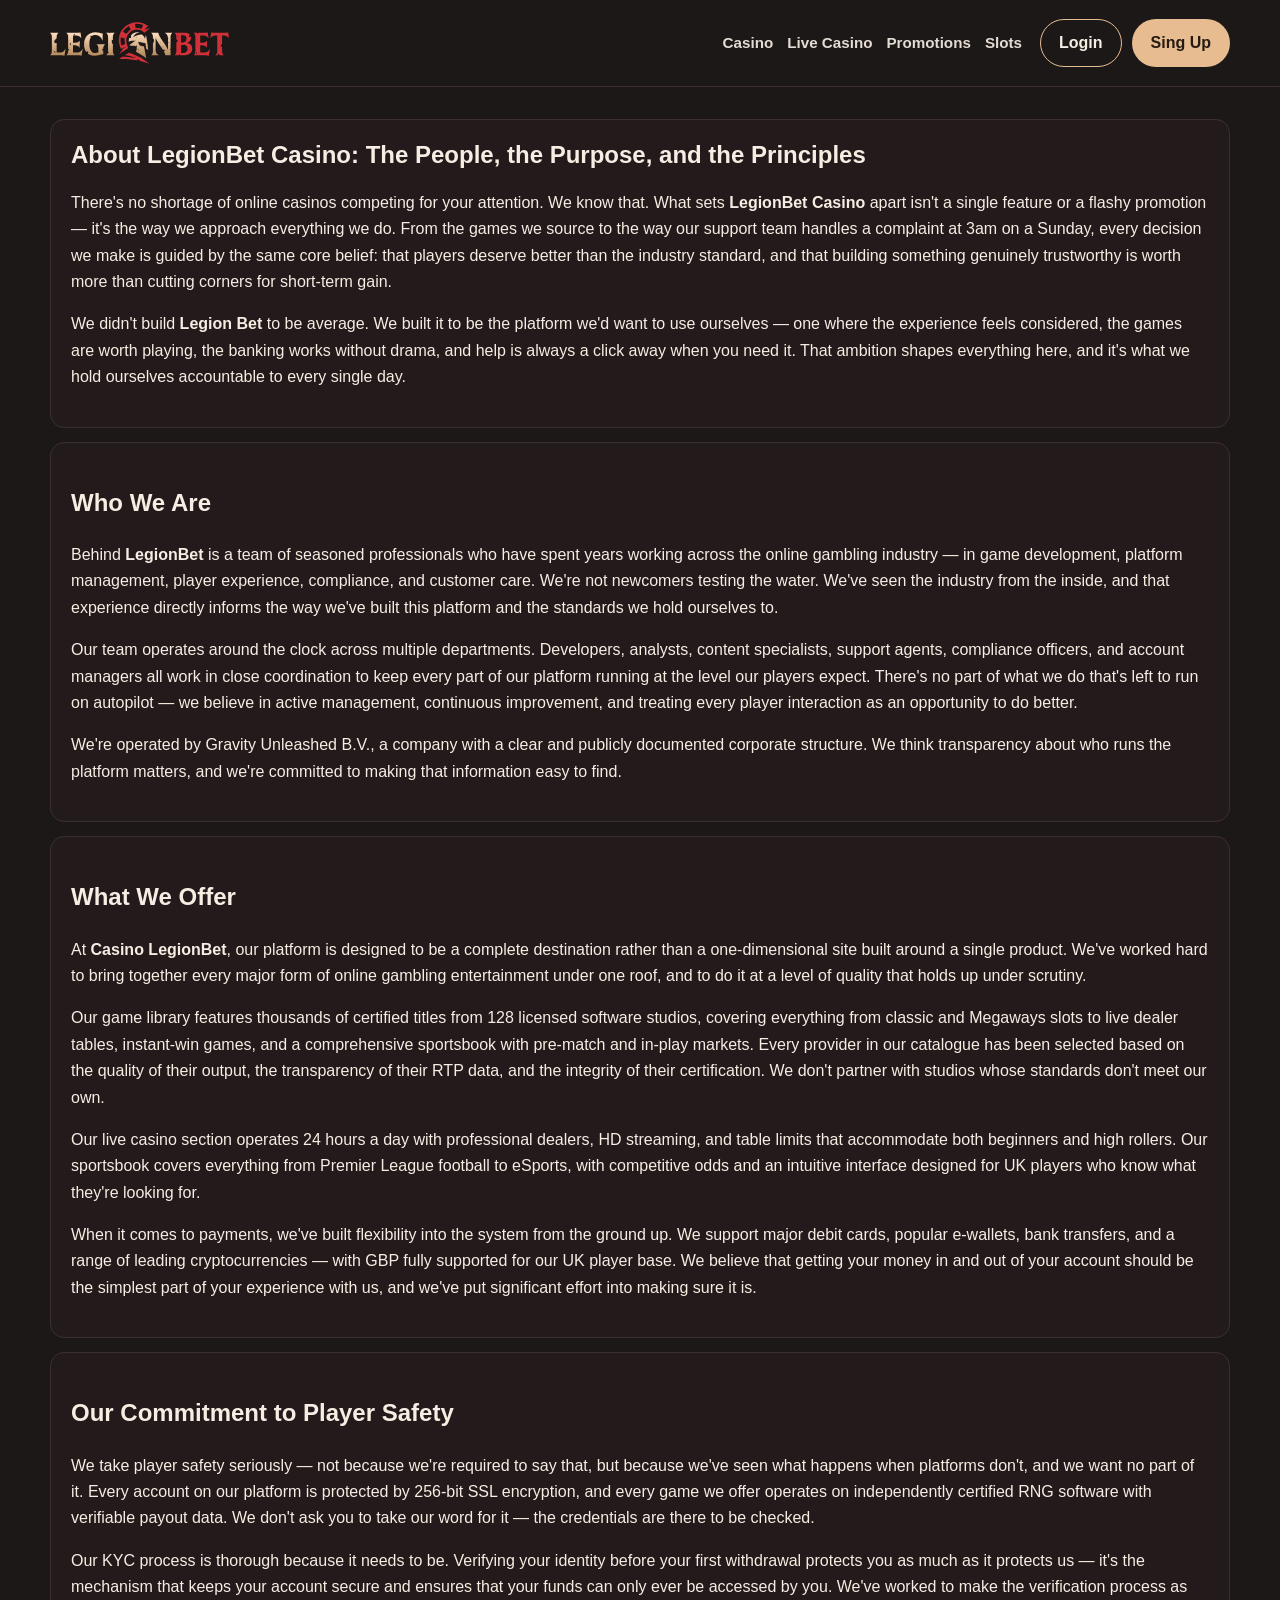
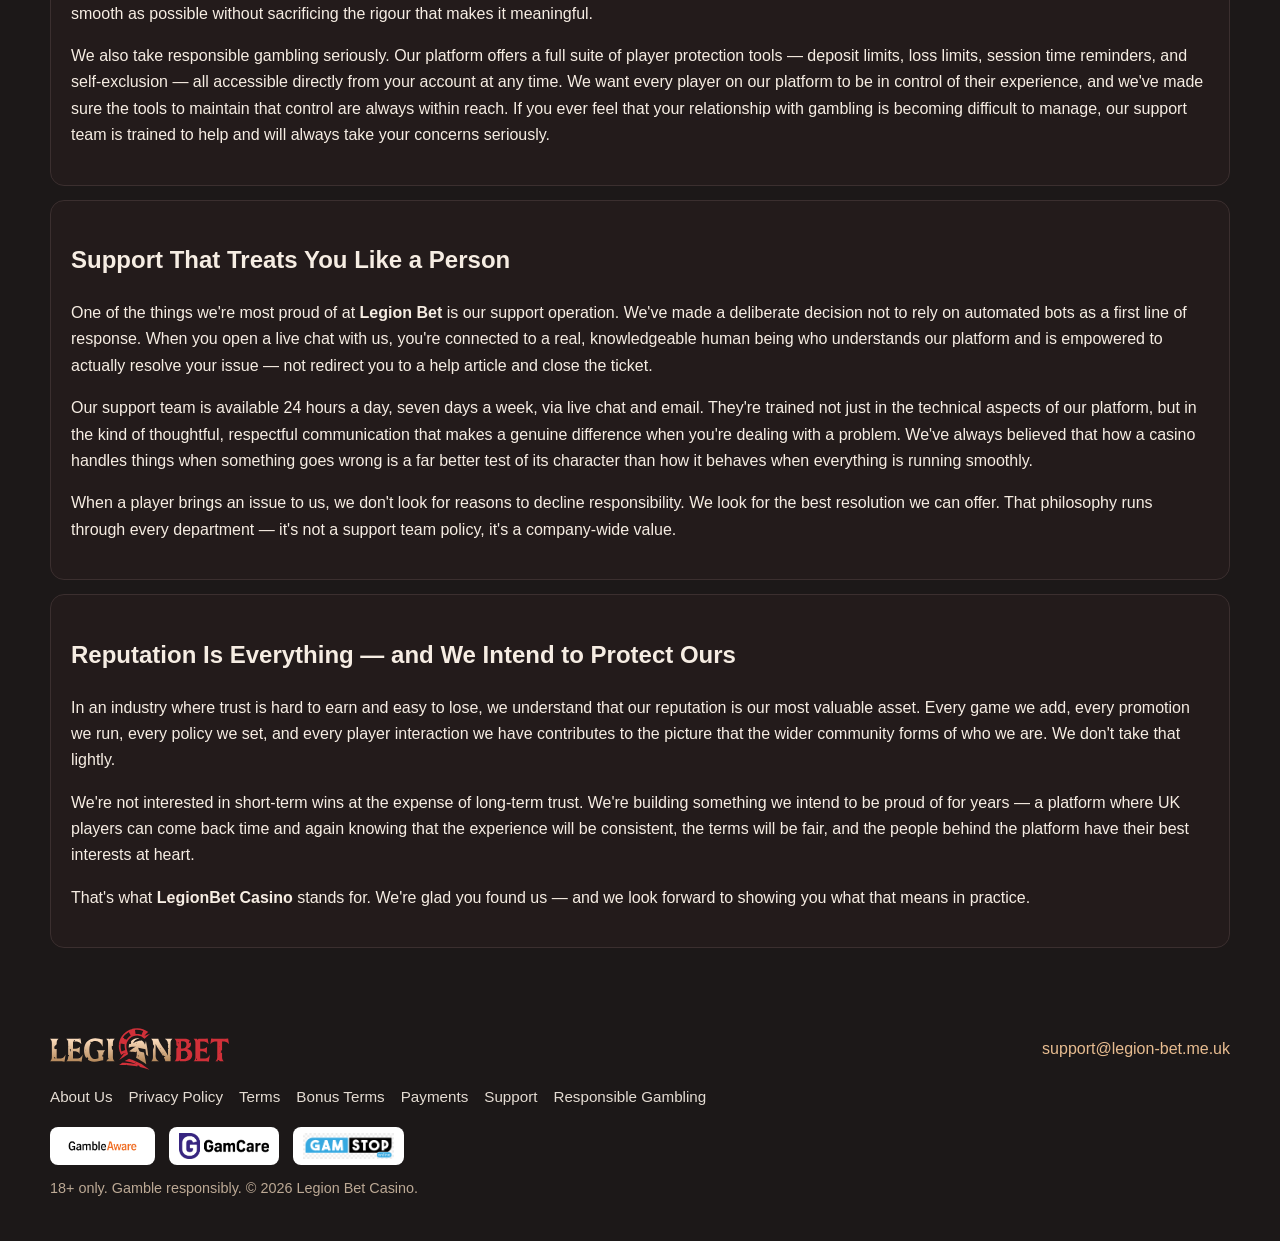
==== about-us/index.html @ fded259d "Add files via upload" ====
<!doctype html>
<html lang="en-GB">
  <head>
    <meta charset="UTF-8" />
    <meta name="viewport" content="width=device-width, initial-scale=1.0" />
    <title>About Us | LegionBet Casino – Who We Are and What We Stand For</title>
    <meta name="description" content="Learn about the team and values behind LegionBet Casino. We're committed to delivering a safe, fair, and world-class gaming experience for UK players. Discover our story." />
    <link rel="icon" type="image/jpeg" href="../favicon (7).jpg" />
    <link rel="stylesheet" href="../styles.css" />
  </head>
  <body>
    <header class="site-header">
      <div class="header-inner">
        <a class="brand" href="../index.html" aria-label="Legion Bet Home">
          <img src="../legionbet.svg" alt="Legion Bet Casino" />
        </a>
        <div class="nav-row">
          <nav class="top-nav" aria-label="Primary">
            <a href="../index.html#casino">Casino</a>
            <a href="../index.html#live-casino">Live Casino</a>
            <a href="../index.html#promotions">Promotions</a>
            <a href="../index.html#slots">Slots</a>
          </nav>
          <div class="auth-buttons">
            <a class="btn btn-login" href="#">Login</a>
            <a class="btn btn-sign" href="#">Sing Up</a>
          </div>
        </div>
      </div>
    </header>

    <div class="page-main">
      <div class="container">
<main class="about-us">

  <section class="about-intro">
    <h1>About LegionBet Casino: The People, the Purpose, and the Principles</h1>
    <p>
      There's no shortage of online casinos competing for your attention. We know that. What sets <strong>LegionBet Casino</strong> apart isn't a single feature or a flashy promotion — it's the way we approach everything we do. From the games we source to the way our support team handles a complaint at 3am on a Sunday, every decision we make is guided by the same core belief: that players deserve better than the industry standard, and that building something genuinely trustworthy is worth more than cutting corners for short-term gain.
    </p>
    <p>
      We didn't build <strong>Legion Bet</strong> to be average. We built it to be the platform we'd want to use ourselves — one where the experience feels considered, the games are worth playing, the banking works without drama, and help is always a click away when you need it. That ambition shapes everything here, and it's what we hold ourselves accountable to every single day.
    </p>
  </section>

  <section class="about-who-we-are">
    <h2>Who We Are</h2>
    <p>
      Behind <strong>LegionBet</strong> is a team of seasoned professionals who have spent years working across the online gambling industry — in game development, platform management, player experience, compliance, and customer care. We're not newcomers testing the water. We've seen the industry from the inside, and that experience directly informs the way we've built this platform and the standards we hold ourselves to.
    </p>
    <p>
      Our team operates around the clock across multiple departments. Developers, analysts, content specialists, support agents, compliance officers, and account managers all work in close coordination to keep every part of our platform running at the level our players expect. There's no part of what we do that's left to run on autopilot — we believe in active management, continuous improvement, and treating every player interaction as an opportunity to do better.
    </p>
    <p>
      We're operated by Gravity Unleashed B.V., a company with a clear and publicly documented corporate structure. We think transparency about who runs the platform matters, and we're committed to making that information easy to find.
    </p>
  </section>

  <section class="about-what-we-offer">
    <h2>What We Offer</h2>
    <p>
      At <strong>Casino LegionBet</strong>, our platform is designed to be a complete destination rather than a one-dimensional site built around a single product. We've worked hard to bring together every major form of online gambling entertainment under one roof, and to do it at a level of quality that holds up under scrutiny.
    </p>
    <p>
      Our game library features thousands of certified titles from 128 licensed software studios, covering everything from classic and Megaways slots to live dealer tables, instant-win games, and a comprehensive sportsbook with pre-match and in-play markets. Every provider in our catalogue has been selected based on the quality of their output, the transparency of their RTP data, and the integrity of their certification. We don't partner with studios whose standards don't meet our own.
    </p>
    <p>
      Our live casino section operates 24 hours a day with professional dealers, HD streaming, and table limits that accommodate both beginners and high rollers. Our sportsbook covers everything from Premier League football to eSports, with competitive odds and an intuitive interface designed for UK players who know what they're looking for.
    </p>
    <p>
      When it comes to payments, we've built flexibility into the system from the ground up. We support major debit cards, popular e-wallets, bank transfers, and a range of leading cryptocurrencies — with GBP fully supported for our UK player base. We believe that getting your money in and out of your account should be the simplest part of your experience with us, and we've put significant effort into making sure it is.
    </p>
  </section>

  <section class="about-player-safety">
    <h2>Our Commitment to Player Safety</h2>
    <p>
      We take player safety seriously — not because we're required to say that, but because we've seen what happens when platforms don't, and we want no part of it. Every account on our platform is protected by 256-bit SSL encryption, and every game we offer operates on independently certified RNG software with verifiable payout data. We don't ask you to take our word for it — the credentials are there to be checked.
    </p>
    <p>
      Our KYC process is thorough because it needs to be. Verifying your identity before your first withdrawal protects you as much as it protects us — it's the mechanism that keeps your account secure and ensures that your funds can only ever be accessed by you. We've worked to make the verification process as smooth as possible without sacrificing the rigour that makes it meaningful.
    </p>
    <p>
      We also take responsible gambling seriously. Our platform offers a full suite of player protection tools — deposit limits, loss limits, session time reminders, and self-exclusion — all accessible directly from your account at any time. We want every player on our platform to be in control of their experience, and we've made sure the tools to maintain that control are always within reach. If you ever feel that your relationship with gambling is becoming difficult to manage, our support team is trained to help and will always take your concerns seriously.
    </p>
  </section>

  <section class="about-support">
    <h2>Support That Treats You Like a Person</h2>
    <p>
      One of the things we're most proud of at <strong>Legion Bet</strong> is our support operation. We've made a deliberate decision not to rely on automated bots as a first line of response. When you open a live chat with us, you're connected to a real, knowledgeable human being who understands our platform and is empowered to actually resolve your issue — not redirect you to a help article and close the ticket.
    </p>
    <p>
      Our support team is available 24 hours a day, seven days a week, via live chat and email. They're trained not just in the technical aspects of our platform, but in the kind of thoughtful, respectful communication that makes a genuine difference when you're dealing with a problem. We've always believed that how a casino handles things when something goes wrong is a far better test of its character than how it behaves when everything is running smoothly.
    </p>
    <p>
      When a player brings an issue to us, we don't look for reasons to decline responsibility. We look for the best resolution we can offer. That philosophy runs through every department — it's not a support team policy, it's a company-wide value.
    </p>
  </section>

  <section class="about-reputation">
    <h2>Reputation Is Everything — and We Intend to Protect Ours</h2>
    <p>
      In an industry where trust is hard to earn and easy to lose, we understand that our reputation is our most valuable asset. Every game we add, every promotion we run, every policy we set, and every player interaction we have contributes to the picture that the wider community forms of who we are. We don't take that lightly.
    </p>
    <p>
      We're not interested in short-term wins at the expense of long-term trust. We're building something we intend to be proud of for years — a platform where UK players can come back time and again knowing that the experience will be consistent, the terms will be fair, and the people behind the platform have their best interests at heart.
    </p>
    <p>
      That's what <strong>LegionBet Casino</strong> stands for. We're glad you found us — and we look forward to showing you what that means in practice.
    </p>
  </section>

</main>
      </div>
    </div>

    <footer class="site-footer">
      <div class="footer-inner">
        <div class="footer-top">
          <a class="brand" href="../index.html" aria-label="Legion Bet Home">
            <img src="../legionbet.svg" alt="Legion Bet Casino" />
          </a>
          <a href="mailto:support@legion-bet.me.uk">support@legion-bet.me.uk</a>
        </div>

        <nav class="footer-links" aria-label="Footer">
          <a href="../about-us/">About Us</a>
          <a href="../privacy-policy/">Privacy Policy</a>
          <a href="../terms/">Terms</a>
          <a href="../bonus-terms/">Bonus Terms</a>
          <a href="../payments/">Payments</a>
          <a href="../support/">Support</a>
          <a href="../responsible-gambling/">Responsible Gambling</a>
        </nav>

        <div class="badge-grid" aria-label="Trust badges">
          <img src="../trust bages/gambleaware.png" alt="BeGambleAware" />
          <img src="../trust bages/gamcare.png" alt="GamCare" />
          <img src="../trust bages/gam stop.png" alt="GamStop" />
        </div>

        <p class="footer-note">18+ only. Gamble responsibly. © <span id="year"></span> Legion Bet Casino.</p>
      </div>
    </footer>

    <script src="../script.js"></script>
  </body>
</html>
---- styles.css ----
:root {
  --bg-frame: #1c1818;
  --bg-main: #120f0f;
  --card: #231b1b;
  --text: #f6ede3;
  --muted: #c9b8a5;
  --accent: #e7bc90;
  --accent-dark: #c4976b;
  --border: #3b2f2f;
  --max: 1180px;
}

* {
  box-sizing: border-box;
}

html,
body {
  margin: 0;
  padding: 0;
}

body {
  font-family: "Trebuchet MS", "Segoe UI", sans-serif;
  color: var(--text);
  background: var(--bg-frame);
  line-height: 1.65;
}

a {
  color: var(--accent);
  text-decoration: none;
}

a:hover {
  color: #ffd3a8;
}

.site-header,
.site-footer {
  background: var(--bg-frame);
}

.header-inner,
.footer-inner {
  width: min(var(--max), calc(100% - 32px));
  margin: 0 auto;
}

.site-header {
  position: sticky;
  top: 0;
  z-index: 20;
  border-bottom: 1px solid var(--border);
}

.header-inner {
  min-height: 86px;
  display: flex;
  align-items: center;
  justify-content: space-between;
  gap: 14px;
}

.brand {
  display: inline-flex;
  align-items: center;
}

.brand img {
  display: block;
  height: 42px;
  width: auto;
}

.nav-row {
  display: flex;
  align-items: center;
  gap: 18px;
  flex-wrap: wrap;
  justify-content: flex-end;
}

.top-nav {
  display: flex;
  gap: 14px;
  flex-wrap: wrap;
}

.top-nav a {
  color: var(--text);
  font-weight: 600;
  font-size: 0.95rem;
  opacity: 0.92;
}

.top-nav a:hover {
  opacity: 1;
  color: var(--accent);
}

.auth-buttons {
  display: flex;
  gap: 10px;
}

.btn {
  display: inline-flex;
  align-items: center;
  justify-content: center;
  border-radius: 999px;
  padding: 10px 18px;
  border: 1px solid transparent;
  font-weight: 700;
  cursor: pointer;
  transition: transform 0.2s ease, box-shadow 0.2s ease, background-color 0.2s ease;
}

.btn:hover {
  transform: translateY(-1px);
}

.btn-login {
  background: #1c1818;
  color: var(--text);
  border-color: var(--accent);
}

.btn-sign {
  background: #e7bc90;
  color: #261a12;
}

main {
  background: var(--bg-main);
}

.container {
  width: min(var(--max), calc(100% - 32px));
  margin: 0 auto;
}

.hero {
  padding: 52px 0 30px;
}

.hero h1 {
  margin: 0 0 16px;
  font-size: clamp(2rem, 4.3vw, 3.5rem);
  line-height: 1.15;
}

.hero-banner {
  margin: 0;
  border-radius: 18px;
  overflow: hidden;
  border: 1px solid var(--border);
  box-shadow: 0 18px 40px rgba(0, 0, 0, 0.36);
}

.hero-banner img {
  display: block;
  width: 100%;
  height: auto;
}

.hero-cta {
  margin-top: 24px;
}

.pulse-btn {
  background: linear-gradient(120deg, #e7bc90 0%, #ffd8ad 100%);
  color: #2e1f14;
  font-size: 1.05rem;
  padding: 14px 26px;
  border: none;
  box-shadow: 0 0 0 rgba(231, 188, 144, 0.65);
  animation: pulseGlow 1.6s infinite;
}

@keyframes pulseGlow {
  0% {
    transform: scale(1);
    box-shadow: 0 0 0 0 rgba(231, 188, 144, 0.64), 0 0 18px rgba(231, 188, 144, 0.28);
  }
  70% {
    transform: scale(1.04);
    box-shadow: 0 0 0 18px rgba(231, 188, 144, 0), 0 0 32px rgba(231, 188, 144, 0.5);
  }
  100% {
    transform: scale(1);
    box-shadow: 0 0 0 0 rgba(231, 188, 144, 0), 0 0 20px rgba(231, 188, 144, 0.28);
  }
}

.section {
  padding: 30px 0;
}

.section h2 {
  margin: 0 0 12px;
  font-size: clamp(1.5rem, 2.8vw, 2.2rem);
}

.section h3 {
  margin: 14px 0 8px;
}

.section p,
.section li,
.section td,
.section th {
  color: var(--muted);
}

.content-grid {
  display: grid;
  grid-template-columns: 1.1fr 0.9fr;
  gap: 22px;
  align-items: center;
  margin: 18px 0;
  background: var(--card);
  border: 1px solid var(--border);
  border-radius: 16px;
  padding: 18px;
}

.content-grid:nth-child(even) {
  grid-template-columns: 0.9fr 1.1fr;
}

.content-grid img {
  width: 100%;
  border-radius: 12px;
  display: block;
  border: 1px solid #4c3d3d;
}

.info-table,
table {
  width: 100%;
  border-collapse: collapse;
  margin: 14px 0;
  background: #1b1515;
  border: 1px solid var(--border);
}

th,
td {
  border: 1px solid var(--border);
  padding: 10px 12px;
  text-align: left;
}

.games-grid {
  display: grid;
  grid-template-columns: repeat(auto-fill, minmax(170px, 1fr));
  gap: 14px;
}

.game-card {
  display: block;
  background: #1d1616;
  border: 1px solid var(--border);
  border-radius: 12px;
  overflow: hidden;
  transition: transform 0.18s ease, border-color 0.18s ease;
}

.game-card:hover {
  transform: translateY(-3px);
  border-color: var(--accent);
}

.game-card img {
  width: 100%;
  aspect-ratio: 4 / 3;
  object-fit: cover;
  display: block;
}

.game-card span {
  display: block;
  padding: 10px;
  font-weight: 700;
  color: #f6e2ca;
  font-size: 0.92rem;
}

.payment-grid,
.badge-grid {
  display: flex;
  flex-wrap: wrap;
  gap: 14px;
  align-items: center;
}

.payment-grid img,
.badge-grid img {
  height: 38px;
  width: auto;
  border-radius: 8px;
  background: #fff;
  padding: 6px 10px;
}

.faq-item {
  background: var(--card);
  border: 1px solid var(--border);
  border-radius: 12px;
  padding: 14px;
  margin-bottom: 10px;
}

.faq-item h3 {
  color: #f6e2ca;
  margin: 0 0 8px;
}

.footer-inner {
  padding: 26px 0;
}

.footer-top {
  display: flex;
  align-items: center;
  justify-content: space-between;
  gap: 16px;
  flex-wrap: wrap;
}

.footer-links {
  display: flex;
  flex-wrap: wrap;
  gap: 12px 16px;
  margin: 14px 0 18px;
}

.footer-links a {
  font-size: 0.95rem;
  color: var(--text);
  opacity: 0.92;
}

.footer-links a:hover {
  opacity: 1;
  color: var(--accent);
}

.footer-note {
  margin-top: 12px;
  color: #bca995;
  font-size: 0.9rem;
}

.page-main {
  padding: 32px 0 40px;
}

.page-main main {
  background: transparent;
}

.page-main section {
  background: var(--card);
  border: 1px solid var(--border);
  border-radius: 14px;
  padding: 20px;
  margin-bottom: 14px;
}

.page-main h1 {
  margin-top: 0;
  line-height: 1.25;
}

@media (max-width: 920px) {
  .content-grid,
  .content-grid:nth-child(even) {
    grid-template-columns: 1fr;
  }

  .header-inner {
    padding: 10px 0;
    align-items: flex-start;
    flex-direction: column;
  }

  .nav-row {
    width: 100%;
    justify-content: space-between;
  }
}

@media (max-width: 560px) {
  .auth-buttons {
    width: 100%;
  }

  .auth-buttons .btn {
    flex: 1;
  }

  .top-nav {
    font-size: 0.9rem;
    gap: 10px;
  }
}

.content-wrap > p {
  margin-top: 0;
}

.content-wrap > section {
  padding-top: 22px;
}
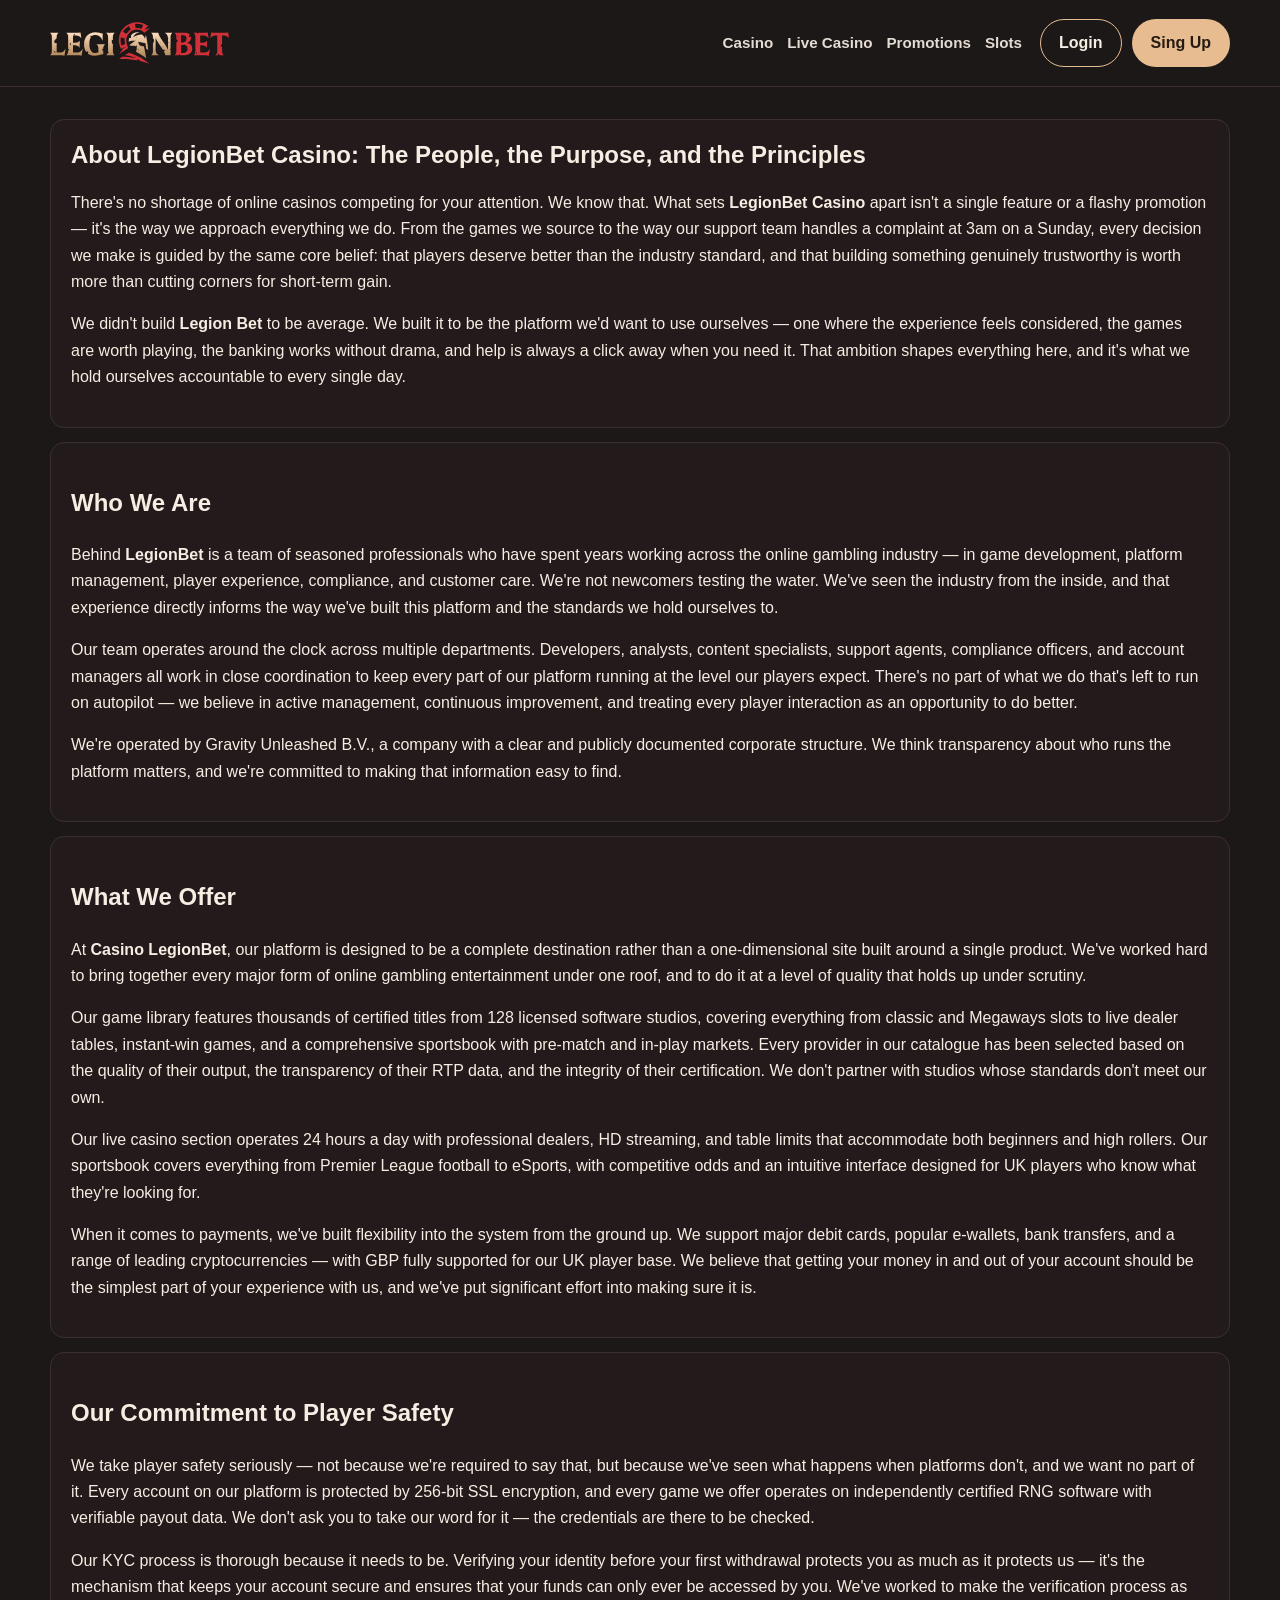
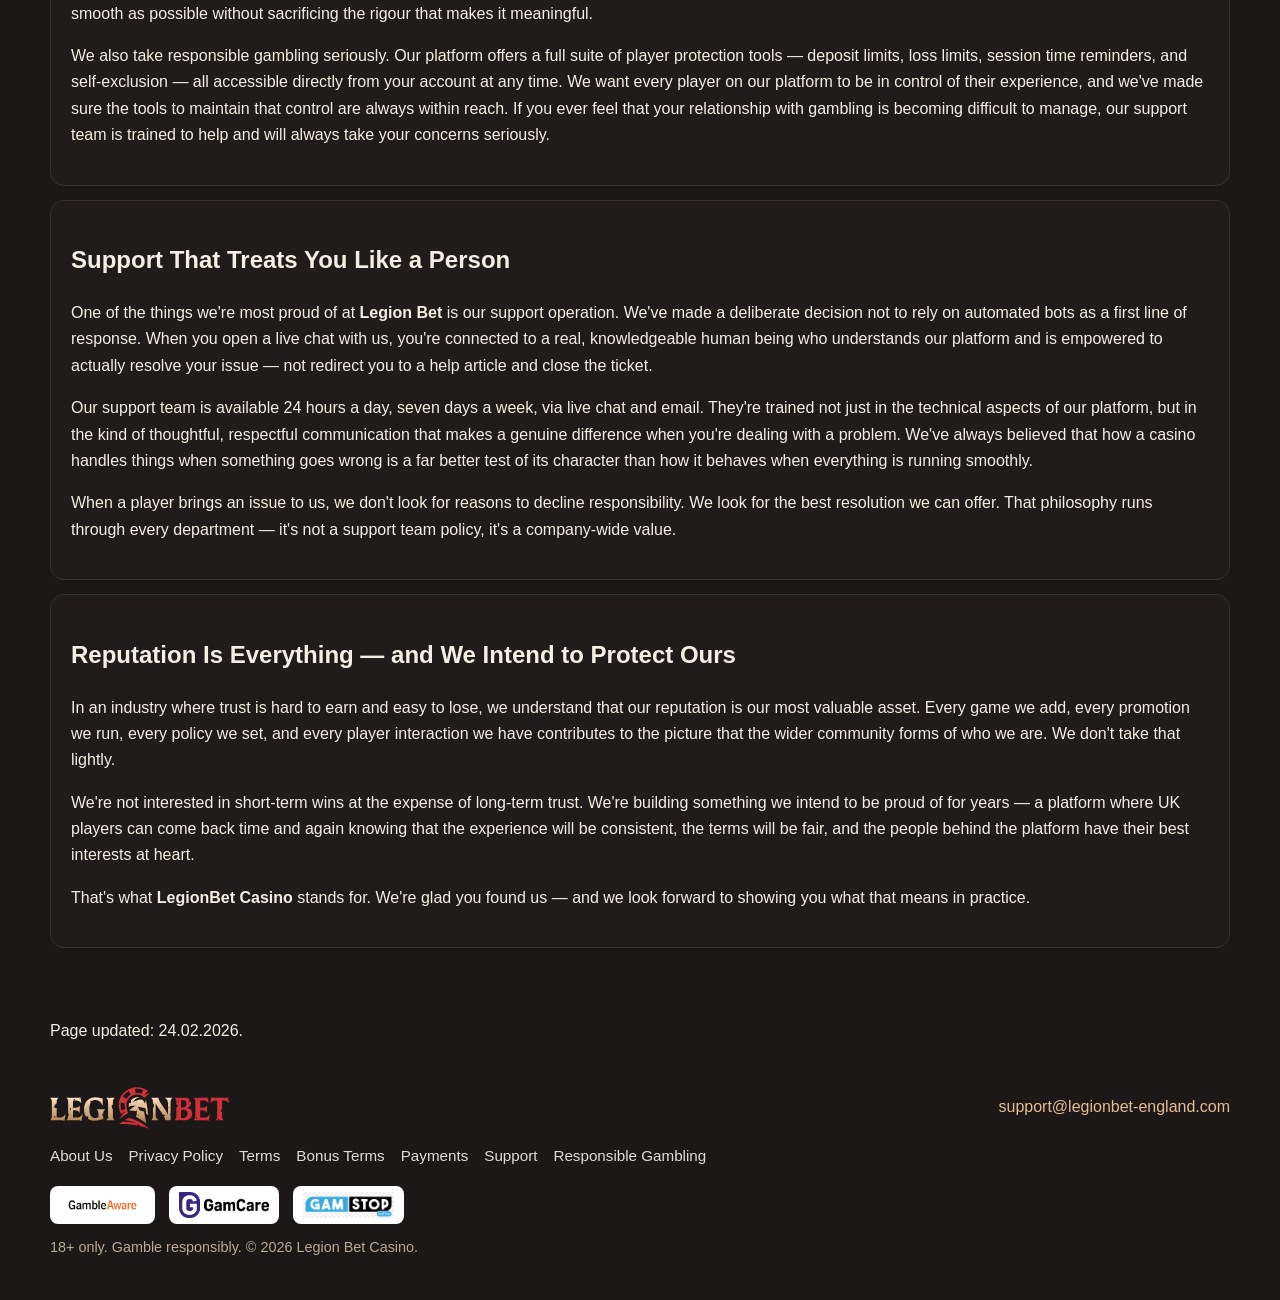
==== commit 089524d9: "Update homepage content from TXT and refresh support email" ====
--- a/about-us/index.html
+++ b/about-us/index.html
@@ -115,13 +115,19 @@
       </div>
     </div>
 
-    <footer class="site-footer">
+        <div class="page-updated-wrap">
+      <div class="container">
+        <p class="page-updated">Page updated: 24.02.2026.</p>
+      </div>
+    </div>
+
+<footer class="site-footer">
       <div class="footer-inner">
         <div class="footer-top">
           <a class="brand" href="../index.html" aria-label="Legion Bet Home">
             <img src="../legionbet.svg" alt="Legion Bet Casino" />
           </a>
-          <a href="mailto:support@legion-bet.me.uk">support@legion-bet.me.uk</a>
+          <a href="mailto:support@legionbet-england.com">support@legionbet-england.com</a>
         </div>
 
         <nav class="footer-links" aria-label="Footer">
